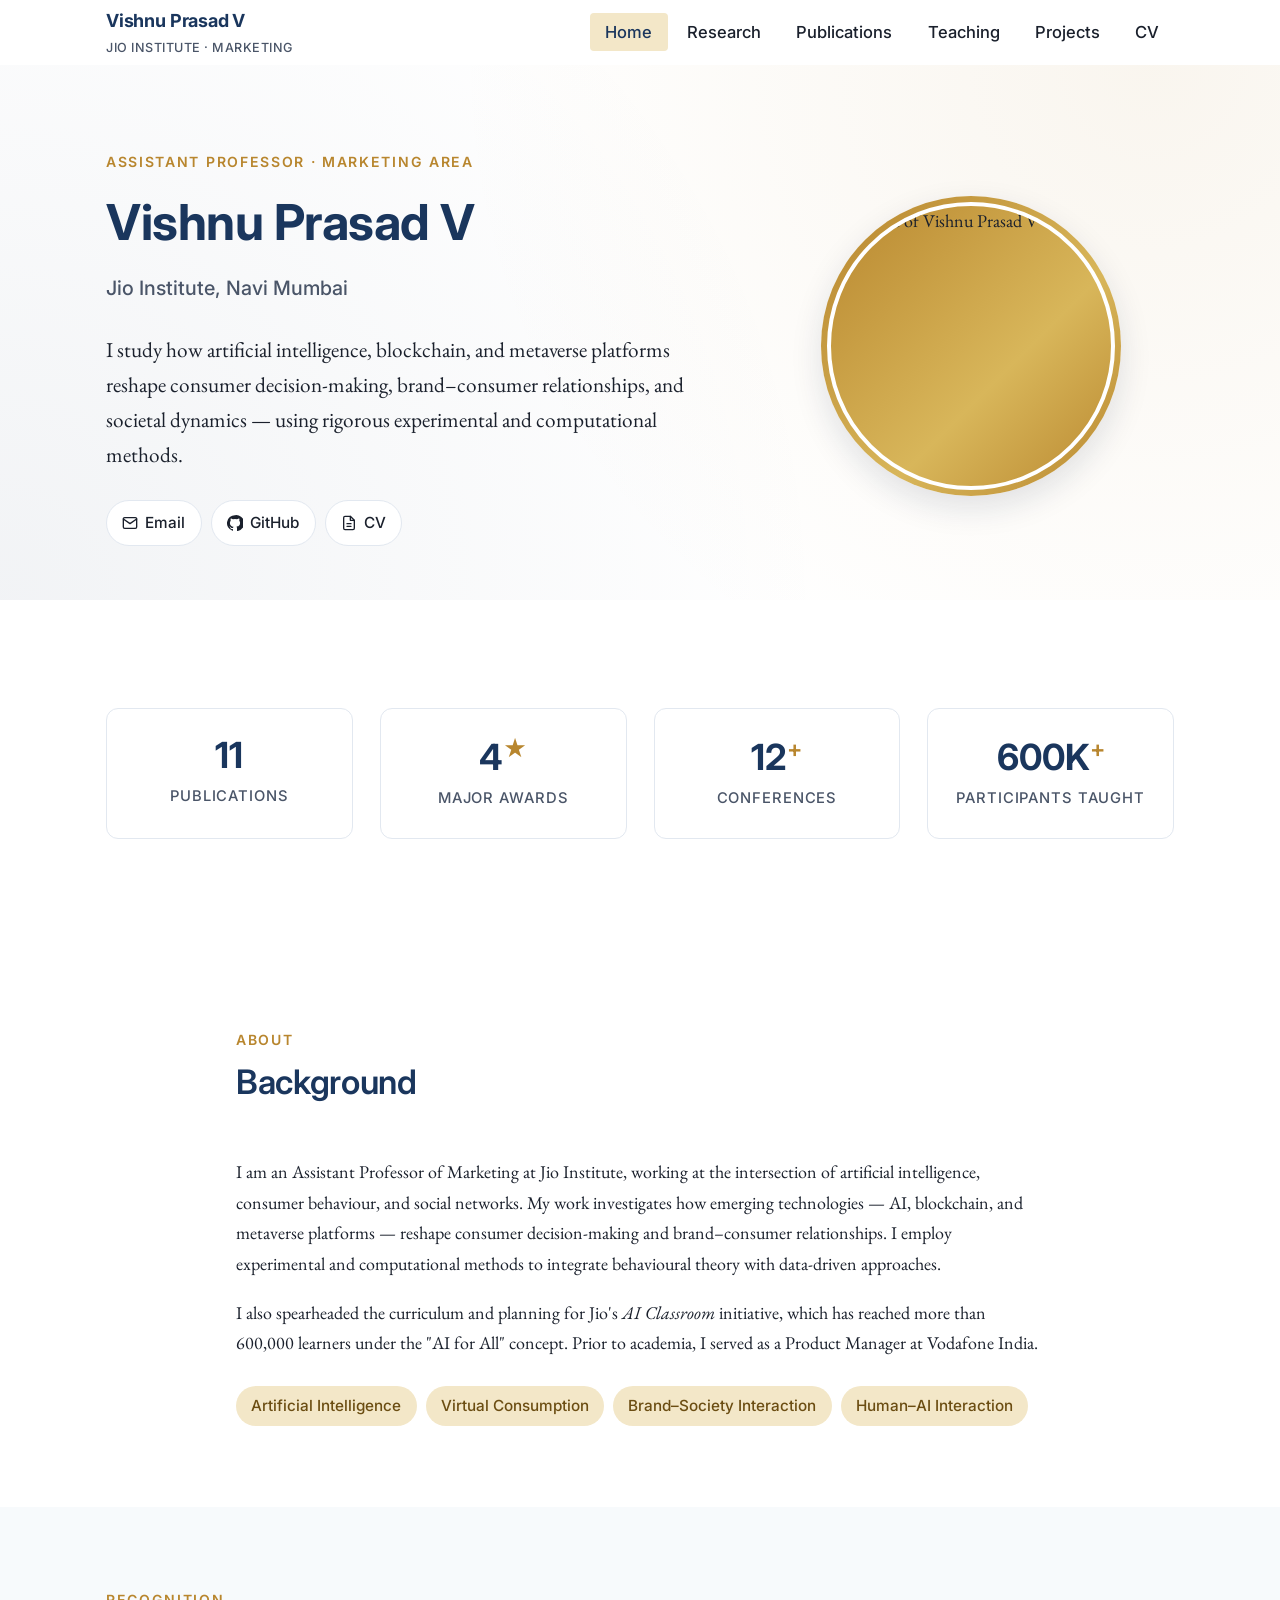
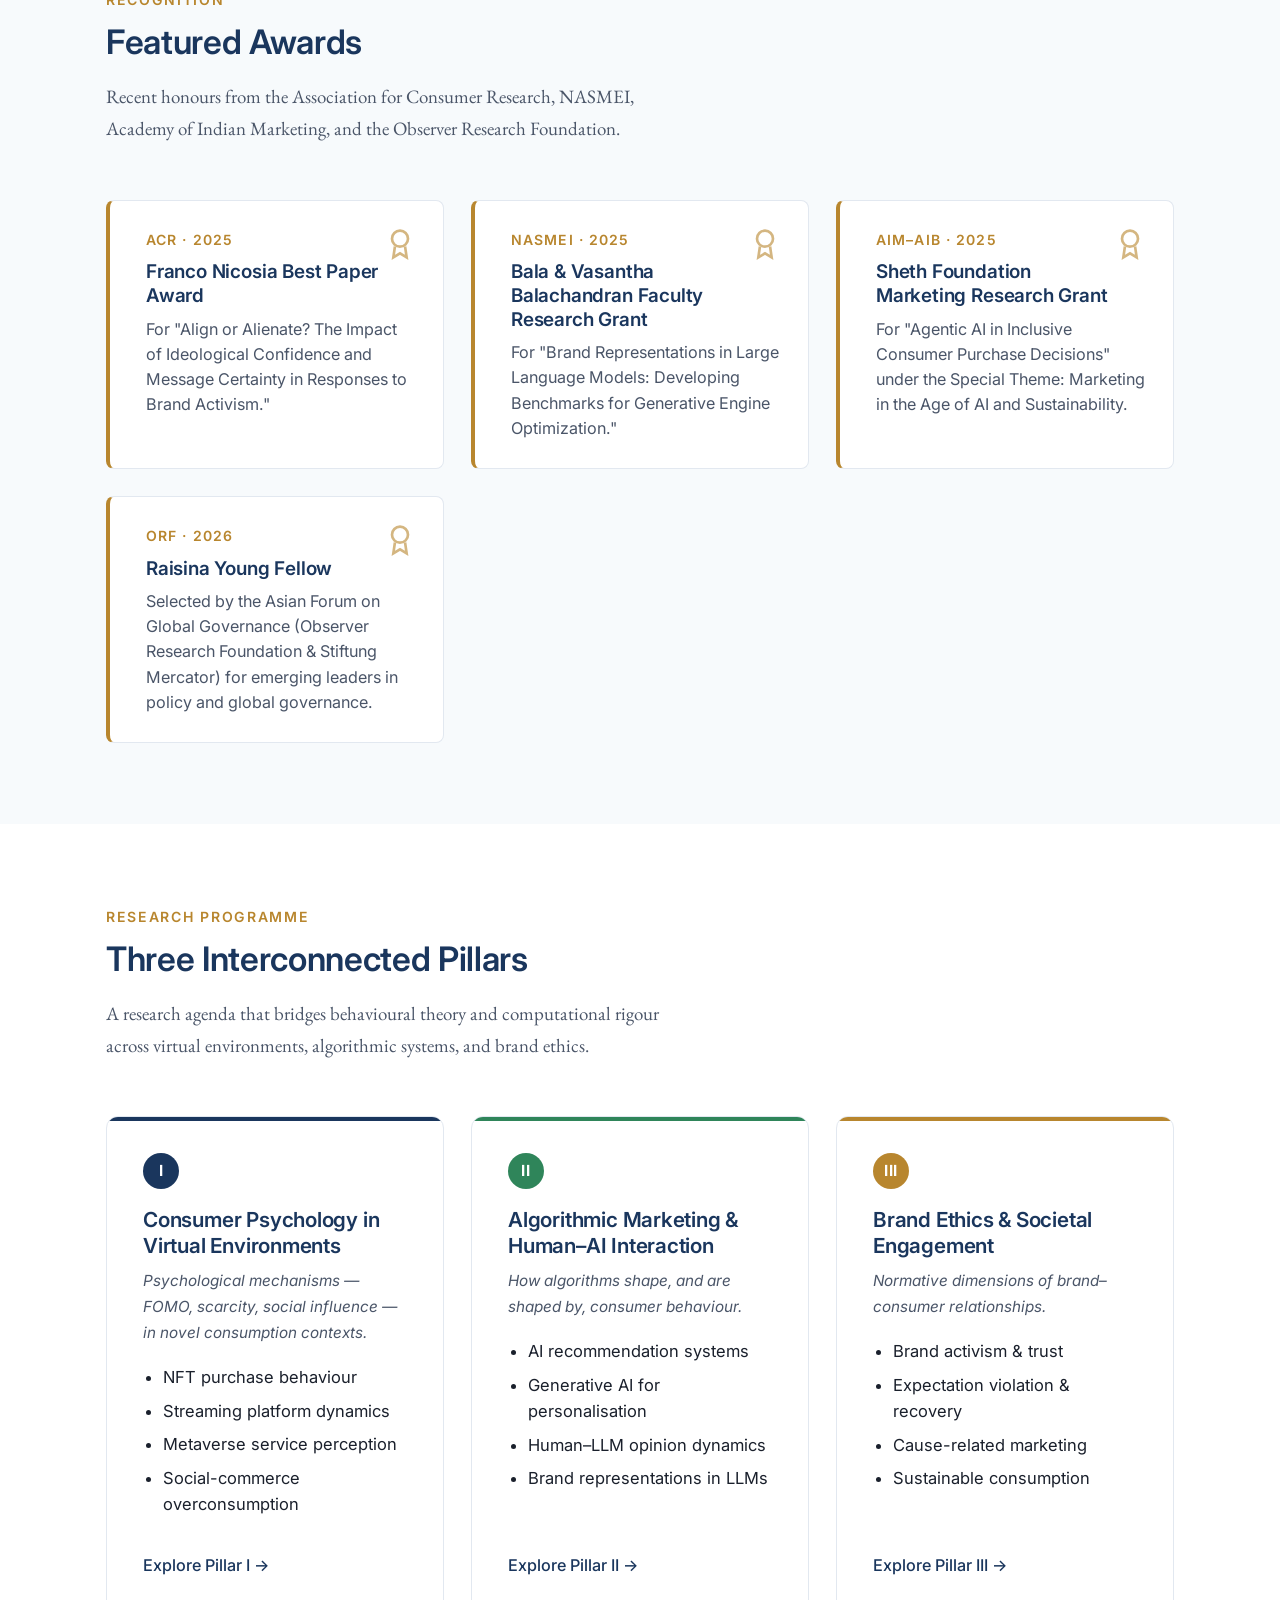
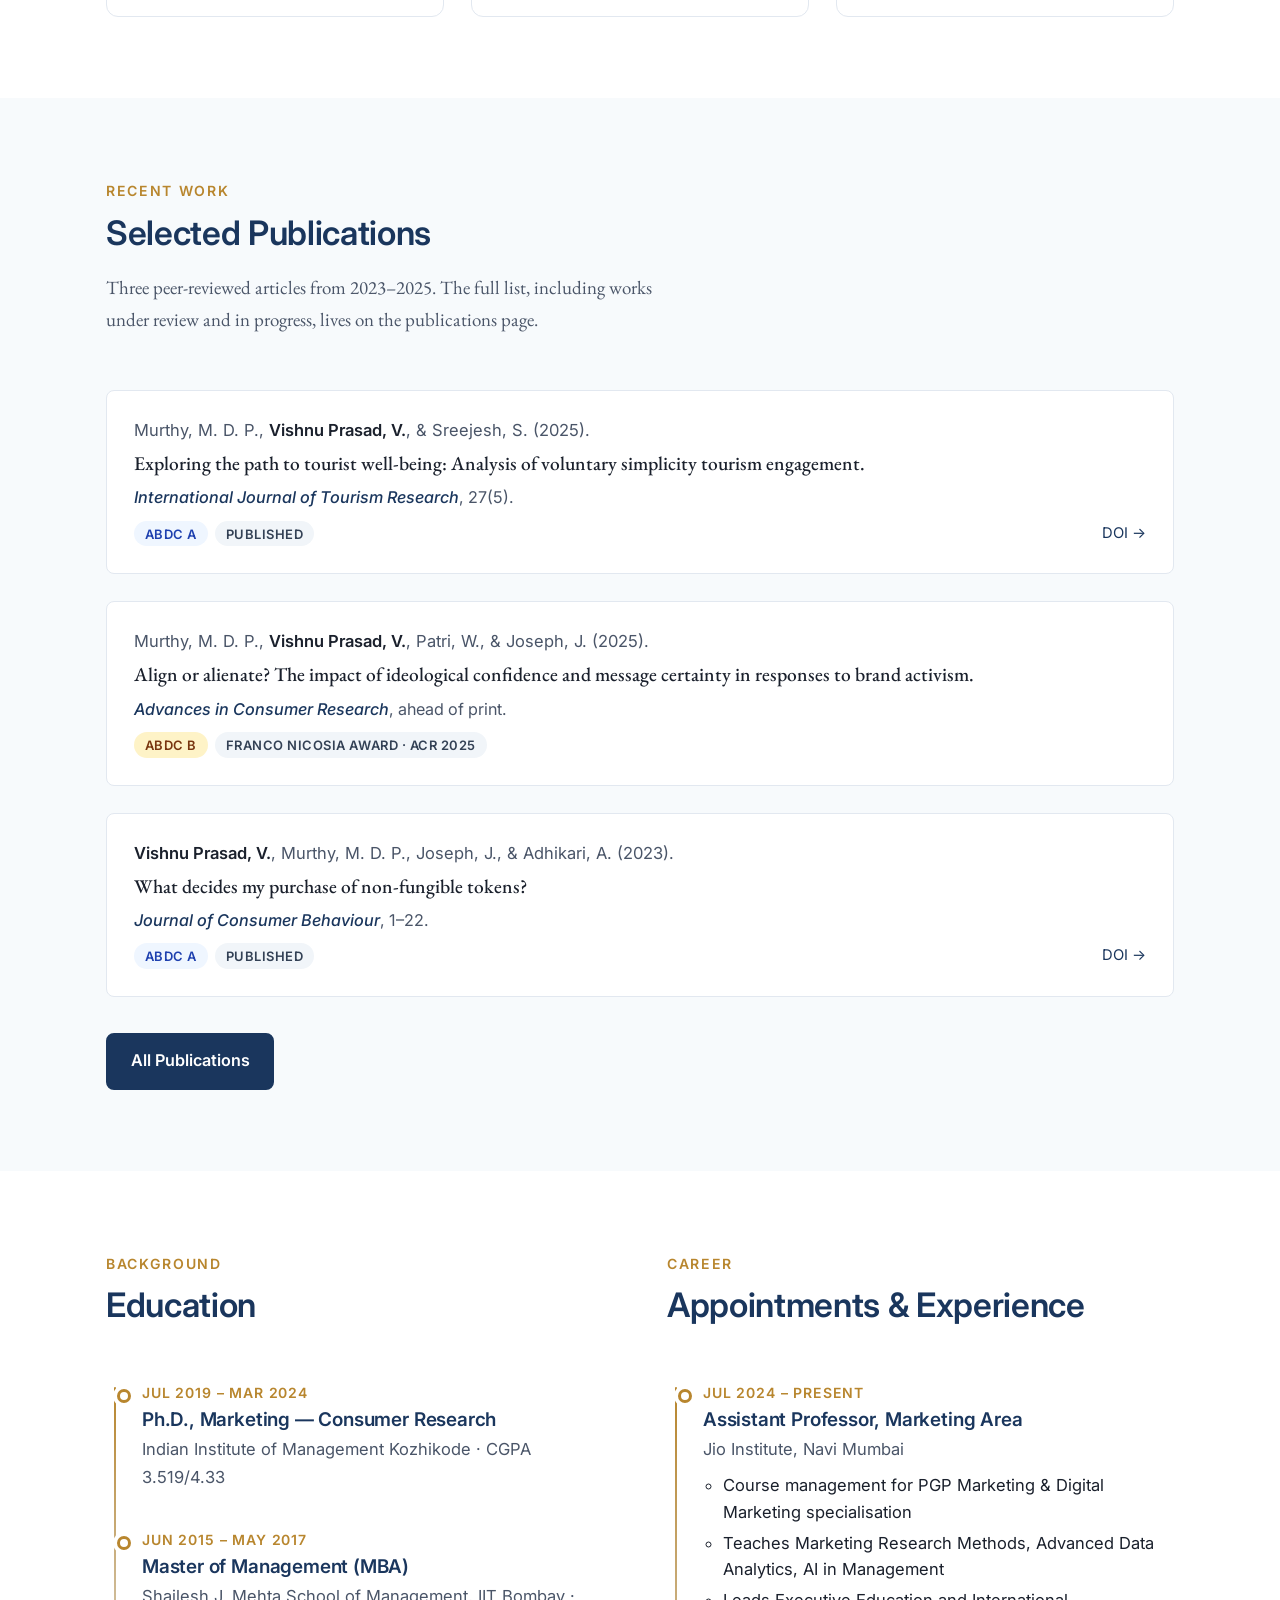
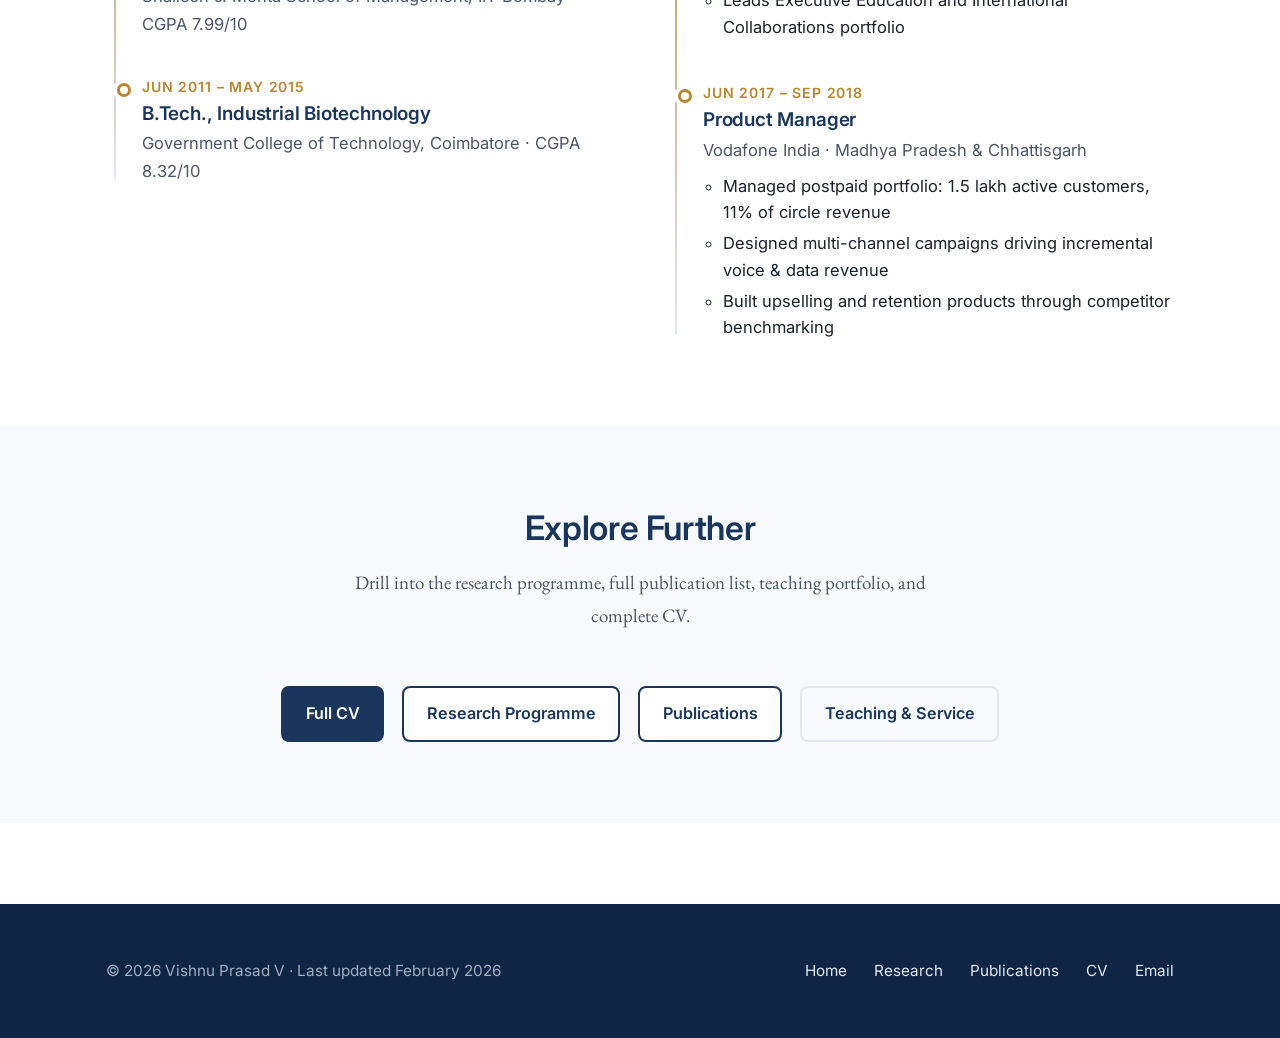
==== index.html @ f146f729 "Redesign site for updated CV: three pillars, new pages, design system Restructures the academic webs" ====
<!DOCTYPE html>
<html lang="en">
<head>
    <meta charset="UTF-8">
    <meta name="viewport" content="width=device-width, initial-scale=1.0">
    <title>Vishnu Prasad V — Assistant Professor of Marketing, Jio Institute</title>
    <meta name="description" content="Vishnu Prasad V — Assistant Professor of Marketing at Jio Institute. Research at the intersection of AI, consumer psychology, and brand ethics. Franco Nicosia Best Paper (ACR 2025), NASMEI &amp; Sheth Foundation grants, Raisina Young Fellow.">
    <meta property="og:title" content="Vishnu Prasad V — Assistant Professor of Marketing, Jio Institute">
    <meta property="og:description" content="Research at the intersection of AI, consumer psychology, and brand ethics.">
    <meta property="og:type" content="website">
    <link rel="icon" type="image/x-icon" href="favicon.ico">
    <link rel="preconnect" href="https://fonts.googleapis.com">
    <link rel="preconnect" href="https://fonts.gstatic.com" crossorigin>
    <link href="https://fonts.googleapis.com/css2?family=EB+Garamond:wght@400;500;600&family=Inter:wght@400;500;600;700&display=swap" rel="stylesheet">
    <link rel="stylesheet" href="styles.css">
</head>
<body>
    <a class="skip-link" href="#main">Skip to content</a>

    <header class="nav" role="banner">
        <div class="nav-inner">
            <a class="nav-brand" href="index.html">
                Vishnu Prasad V
                <small>Jio Institute · Marketing</small>
            </a>
            <button class="nav-toggle" type="button" aria-label="Toggle menu" aria-expanded="false">
                <svg viewBox="0 0 24 24" fill="none" stroke="currentColor" stroke-width="2" stroke-linecap="round" stroke-linejoin="round" aria-hidden="true"><line x1="3" y1="6" x2="21" y2="6"/><line x1="3" y1="12" x2="21" y2="12"/><line x1="3" y1="18" x2="21" y2="18"/></svg>
            </button>
            <ul class="nav-menu">
                <li><a href="index.html" aria-current="page">Home</a></li>
                <li><a href="research-programme.html">Research</a></li>
                <li><a href="publications.html">Publications</a></li>
                <li><a href="teaching-service.html">Teaching</a></li>
                <li><a href="working-projects.html">Projects</a></li>
                <li><a href="cv.html">CV</a></li>
            </ul>
        </div>
    </header>

    <main id="main">
        <section class="hero">
            <div class="container">
                <div class="hero-grid">
                    <div>
                        <span class="hero-eyebrow">Assistant Professor · Marketing Area</span>
                        <h1>Vishnu Prasad V</h1>
                        <p class="hero-title">Jio Institute, Navi Mumbai</p>
                        <p class="hero-lede">
                            I study how artificial intelligence, blockchain, and metaverse platforms reshape
                            consumer decision-making, brand–consumer relationships, and societal dynamics —
                            using rigorous experimental and computational methods.
                        </p>
                        <ul class="social-links">
                            <li><a class="social-link" href="mailto:Vishnu19.V@jioinstitute.edu.in">
                                <svg viewBox="0 0 24 24" fill="none" stroke="currentColor" stroke-width="2" stroke-linecap="round" stroke-linejoin="round" aria-hidden="true"><path d="M4 4h16c1.1 0 2 .9 2 2v12c0 1.1-.9 2-2 2H4c-1.1 0-2-.9-2-2V6c0-1.1.9-2 2-2z"/><polyline points="22,6 12,13 2,6"/></svg>
                                Email
                            </a></li>
                            <li><a class="social-link" href="https://github.com/viznuv" target="_blank" rel="noopener">
                                <svg viewBox="0 0 24 24" fill="currentColor" aria-hidden="true"><path d="M12 .3a12 12 0 0 0-3.8 23.4c.6.1.8-.3.8-.6v-2c-3.3.7-4-1.6-4-1.6-.5-1.4-1.3-1.7-1.3-1.7-1-.7.1-.7.1-.7 1.2.1 1.8 1.2 1.8 1.2 1.1 1.8 2.8 1.3 3.5 1 .1-.8.4-1.3.8-1.6-2.7-.3-5.5-1.3-5.5-6 0-1.3.5-2.4 1.2-3.2-.1-.4-.5-1.6.1-3.2 0 0 1-.3 3.3 1.2a11.5 11.5 0 0 1 6 0c2.3-1.5 3.3-1.2 3.3-1.2.6 1.6.2 2.8.1 3.2.8.8 1.2 1.9 1.2 3.2 0 4.6-2.8 5.6-5.5 5.9.5.4.9 1.2.9 2.4v3.5c0 .3.2.7.8.6A12 12 0 0 0 12 .3"/></svg>
                                GitHub
                            </a></li>
                            <li><a class="social-link" href="cv.html">
                                <svg viewBox="0 0 24 24" fill="none" stroke="currentColor" stroke-width="2" stroke-linecap="round" stroke-linejoin="round" aria-hidden="true"><path d="M14 2H6a2 2 0 0 0-2 2v16a2 2 0 0 0 2 2h12a2 2 0 0 0 2-2V8z"/><polyline points="14 2 14 8 20 8"/><line x1="9" y1="13" x2="15" y2="13"/><line x1="9" y1="17" x2="15" y2="17"/></svg>
                                CV
                            </a></li>
                        </ul>
                    </div>
                    <div class="hero-portrait">
                        <img src="profile.jpg" alt="Portrait of Vishnu Prasad V">
                    </div>
                </div>
            </div>
        </section>

        <section class="section section--tight" aria-label="Highlights">
            <div class="container">
                <div class="metrics-strip">
                    <div class="stat-card">
                        <div class="stat-value">11</div>
                        <span class="stat-label">Publications</span>
                    </div>
                    <div class="stat-card">
                        <div class="stat-value">4<sup>★</sup></div>
                        <span class="stat-label">Major Awards</span>
                    </div>
                    <div class="stat-card">
                        <div class="stat-value">12<sup>+</sup></div>
                        <span class="stat-label">Conferences</span>
                    </div>
                    <div class="stat-card">
                        <div class="stat-value">600K<sup>+</sup></div>
                        <span class="stat-label">Participants Taught</span>
                    </div>
                </div>
            </div>
        </section>

        <section id="about" class="section">
            <div class="container container--narrow">
                <div class="section-head">
                    <span class="section-eyebrow">About</span>
                    <h2>Background</h2>
                </div>
                <p>
                    I am an Assistant Professor of Marketing at Jio Institute, working at the intersection of
                    artificial intelligence, consumer behaviour, and social networks. My work investigates how
                    emerging technologies — AI, blockchain, and metaverse platforms — reshape consumer decision-making
                    and brand–consumer relationships. I employ experimental and computational methods to integrate
                    behavioural theory with data-driven approaches.
                </p>
                <p>
                    I also spearheaded the curriculum and planning for Jio's <em>AI Classroom</em> initiative,
                    which has reached more than 600,000 learners under the "AI for All" concept. Prior to academia,
                    I served as a Product Manager at Vodafone India.
                </p>
                <ul class="interest-row mt-md">
                    <li>Artificial Intelligence</li>
                    <li>Virtual Consumption</li>
                    <li>Brand–Society Interaction</li>
                    <li>Human–AI Interaction</li>
                </ul>
            </div>
        </section>

        <section id="awards" class="section section--alt">
            <div class="container">
                <div class="section-head">
                    <span class="section-eyebrow">Recognition</span>
                    <h2>Featured Awards</h2>
                    <p class="section-lede">Recent honours from the Association for Consumer Research, NASMEI,
                    Academy of Indian Marketing, and the Observer Research Foundation.</p>
                </div>
                <div class="award-grid">
                    <article class="award-card">
                        <svg class="award-icon" viewBox="0 0 24 24" fill="none" stroke="currentColor" stroke-width="2" aria-hidden="true"><circle cx="12" cy="8" r="6"/><polyline points="8.21 13.89 7 22 12 19 17 22 15.79 13.88"/></svg>
                        <span class="award-year">ACR · 2025</span>
                        <h3 class="award-title">Franco Nicosia Best Paper Award</h3>
                        <p class="award-body">For "Align or Alienate? The Impact of Ideological Confidence and
                        Message Certainty in Responses to Brand Activism."</p>
                    </article>
                    <article class="award-card">
                        <svg class="award-icon" viewBox="0 0 24 24" fill="none" stroke="currentColor" stroke-width="2" aria-hidden="true"><circle cx="12" cy="8" r="6"/><polyline points="8.21 13.89 7 22 12 19 17 22 15.79 13.88"/></svg>
                        <span class="award-year">NASMEI · 2025</span>
                        <h3 class="award-title">Bala &amp; Vasantha Balachandran Faculty Research Grant</h3>
                        <p class="award-body">For "Brand Representations in Large Language Models: Developing
                        Benchmarks for Generative Engine Optimization."</p>
                    </article>
                    <article class="award-card">
                        <svg class="award-icon" viewBox="0 0 24 24" fill="none" stroke="currentColor" stroke-width="2" aria-hidden="true"><circle cx="12" cy="8" r="6"/><polyline points="8.21 13.89 7 22 12 19 17 22 15.79 13.88"/></svg>
                        <span class="award-year">AIM–AIB · 2025</span>
                        <h3 class="award-title">Sheth Foundation Marketing Research Grant</h3>
                        <p class="award-body">For "Agentic AI in Inclusive Consumer Purchase Decisions" under the
                        Special Theme: Marketing in the Age of AI and Sustainability.</p>
                    </article>
                    <article class="award-card">
                        <svg class="award-icon" viewBox="0 0 24 24" fill="none" stroke="currentColor" stroke-width="2" aria-hidden="true"><circle cx="12" cy="8" r="6"/><polyline points="8.21 13.89 7 22 12 19 17 22 15.79 13.88"/></svg>
                        <span class="award-year">ORF · 2026</span>
                        <h3 class="award-title">Raisina Young Fellow</h3>
                        <p class="award-body">Selected by the Asian Forum on Global Governance (Observer Research
                        Foundation &amp; Stiftung Mercator) for emerging leaders in policy and global governance.</p>
                    </article>
                </div>
            </div>
        </section>

        <section id="research" class="section">
            <div class="container">
                <div class="section-head">
                    <span class="section-eyebrow">Research Programme</span>
                    <h2>Three Interconnected Pillars</h2>
                    <p class="section-lede">A research agenda that bridges behavioural theory and computational
                    rigour across virtual environments, algorithmic systems, and brand ethics.</p>
                </div>
                <div class="pillar-grid">
                    <article class="pillar-card pillar-i">
                        <span class="pillar-num">I</span>
                        <h3>Consumer Psychology in Virtual Environments</h3>
                        <p class="pillar-focus">Psychological mechanisms — FOMO, scarcity, social influence — in novel consumption contexts.</p>
                        <ul>
                            <li>NFT purchase behaviour</li>
                            <li>Streaming platform dynamics</li>
                            <li>Metaverse service perception</li>
                            <li>Social-commerce overconsumption</li>
                        </ul>
                        <a class="read-more" href="research-programme.html#pillar-i">Explore Pillar I →</a>
                    </article>
                    <article class="pillar-card pillar-ii">
                        <span class="pillar-num">II</span>
                        <h3>Algorithmic Marketing &amp; Human–AI Interaction</h3>
                        <p class="pillar-focus">How algorithms shape, and are shaped by, consumer behaviour.</p>
                        <ul>
                            <li>AI recommendation systems</li>
                            <li>Generative AI for personalisation</li>
                            <li>Human–LLM opinion dynamics</li>
                            <li>Brand representations in LLMs</li>
                        </ul>
                        <a class="read-more" href="research-programme.html#pillar-ii">Explore Pillar II →</a>
                    </article>
                    <article class="pillar-card pillar-iii">
                        <span class="pillar-num">III</span>
                        <h3>Brand Ethics &amp; Societal Engagement</h3>
                        <p class="pillar-focus">Normative dimensions of brand–consumer relationships.</p>
                        <ul>
                            <li>Brand activism &amp; trust</li>
                            <li>Expectation violation &amp; recovery</li>
                            <li>Cause-related marketing</li>
                            <li>Sustainable consumption</li>
                        </ul>
                        <a class="read-more" href="research-programme.html#pillar-iii">Explore Pillar III →</a>
                    </article>
                </div>
            </div>
        </section>

        <section id="selected-publications" class="section section--alt">
            <div class="container">
                <div class="section-head">
                    <span class="section-eyebrow">Recent Work</span>
                    <h2>Selected Publications</h2>
                    <p class="section-lede">Three peer-reviewed articles from 2023–2025. The full list, including
                    works under review and in progress, lives on the publications page.</p>
                </div>
                <ul class="pub-list">
                    <li class="pub-card">
                        <p class="pub-authors">
                            Murthy, M. D. P., <strong>Vishnu Prasad, V.</strong>, &amp; Sreejesh, S. (2025).
                        </p>
                        <p class="pub-title">Exploring the path to tourist well-being: Analysis of voluntary simplicity tourism engagement.</p>
                        <p class="pub-venue"><em>International Journal of Tourism Research</em>, 27(5).</p>
                        <div class="pub-meta">
                            <span class="chip chip-a">ABDC A</span>
                            <span class="chip chip-status">Published</span>
                            <a class="pub-link" href="https://doi.org/10.1002/jtr.70113" target="_blank" rel="noopener">DOI →</a>
                        </div>
                    </li>
                    <li class="pub-card">
                        <p class="pub-authors">
                            Murthy, M. D. P., <strong>Vishnu Prasad, V.</strong>, Patri, W., &amp; Joseph, J. (2025).
                        </p>
                        <p class="pub-title">Align or alienate? The impact of ideological confidence and message certainty in responses to brand activism.</p>
                        <p class="pub-venue"><em>Advances in Consumer Research</em>, ahead of print.</p>
                        <div class="pub-meta">
                            <span class="chip chip-b">ABDC B</span>
                            <span class="chip chip-status">Franco Nicosia Award · ACR 2025</span>
                        </div>
                    </li>
                    <li class="pub-card">
                        <p class="pub-authors">
                            <strong>Vishnu Prasad, V.</strong>, Murthy, M. D. P., Joseph, J., &amp; Adhikari, A. (2023).
                        </p>
                        <p class="pub-title">What decides my purchase of non-fungible tokens?</p>
                        <p class="pub-venue"><em>Journal of Consumer Behaviour</em>, 1–22.</p>
                        <div class="pub-meta">
                            <span class="chip chip-a">ABDC A</span>
                            <span class="chip chip-status">Published</span>
                            <a class="pub-link" href="https://doi.org/10.1002/cb.2221" target="_blank" rel="noopener">DOI →</a>
                        </div>
                    </li>
                </ul>
                <div class="btn-group mt-lg">
                    <a class="btn btn-primary" href="publications.html">All Publications</a>
                </div>
            </div>
        </section>

        <section id="education" class="section">
            <div class="container">
                <div class="two-col">
                    <div>
                        <div class="section-head">
                            <span class="section-eyebrow">Background</span>
                            <h2>Education</h2>
                        </div>
                        <ol class="timeline">
                            <li class="timeline-item">
                                <p class="timeline-date">Jul 2019 – Mar 2024</p>
                                <h3 class="timeline-title">Ph.D., Marketing — Consumer Research</h3>
                                <p class="timeline-org">Indian Institute of Management Kozhikode · CGPA 3.519/4.33</p>
                            </li>
                            <li class="timeline-item">
                                <p class="timeline-date">Jun 2015 – May 2017</p>
                                <h3 class="timeline-title">Master of Management (MBA)</h3>
                                <p class="timeline-org">Shailesh J. Mehta School of Management, IIT Bombay · CGPA 7.99/10</p>
                            </li>
                            <li class="timeline-item">
                                <p class="timeline-date">Jun 2011 – May 2015</p>
                                <h3 class="timeline-title">B.Tech., Industrial Biotechnology</h3>
                                <p class="timeline-org">Government College of Technology, Coimbatore · CGPA 8.32/10</p>
                            </li>
                        </ol>
                    </div>
                    <div>
                        <div class="section-head">
                            <span class="section-eyebrow">Career</span>
                            <h2>Appointments &amp; Experience</h2>
                        </div>
                        <ol class="timeline">
                            <li class="timeline-item">
                                <p class="timeline-date">Jul 2024 – Present</p>
                                <h3 class="timeline-title">Assistant Professor, Marketing Area</h3>
                                <p class="timeline-org">Jio Institute, Navi Mumbai</p>
                                <div class="timeline-body">
                                    <ul>
                                        <li>Course management for PGP Marketing &amp; Digital Marketing specialisation</li>
                                        <li>Teaches Marketing Research Methods, Advanced Data Analytics, AI in Management</li>
                                        <li>Leads Executive Education and International Collaborations portfolio</li>
                                    </ul>
                                </div>
                            </li>
                            <li class="timeline-item">
                                <p class="timeline-date">Jun 2017 – Sep 2018</p>
                                <h3 class="timeline-title">Product Manager</h3>
                                <p class="timeline-org">Vodafone India · Madhya Pradesh &amp; Chhattisgarh</p>
                                <div class="timeline-body">
                                    <ul>
                                        <li>Managed postpaid portfolio: 1.5 lakh active customers, 11% of circle revenue</li>
                                        <li>Designed multi-channel campaigns driving incremental voice &amp; data revenue</li>
                                        <li>Built upselling and retention products through competitor benchmarking</li>
                                    </ul>
                                </div>
                            </li>
                        </ol>
                    </div>
                </div>
            </div>
        </section>

        <section class="section section--alt">
            <div class="container text-center">
                <div class="section-head" style="margin-left:auto;margin-right:auto;">
                    <h2>Explore Further</h2>
                    <p class="section-lede" style="margin-left:auto;margin-right:auto;">Drill into the research
                    programme, full publication list, teaching portfolio, and complete CV.</p>
                </div>
                <div class="btn-group" style="justify-content:center;">
                    <a class="btn btn-primary" href="cv.html">Full CV</a>
                    <a class="btn btn-secondary" href="research-programme.html">Research Programme</a>
                    <a class="btn btn-secondary" href="publications.html">Publications</a>
                    <a class="btn btn-ghost" href="teaching-service.html">Teaching &amp; Service</a>
                </div>
            </div>
        </section>
    </main>

    <footer class="site-footer">
        <div class="container">
            <p>&copy; <span data-year>2026</span> Vishnu Prasad V · Last updated February 2026</p>
            <ul class="footer-nav">
                <li><a href="index.html">Home</a></li>
                <li><a href="research-programme.html">Research</a></li>
                <li><a href="publications.html">Publications</a></li>
                <li><a href="cv.html">CV</a></li>
                <li><a href="mailto:Vishnu19.V@jioinstitute.edu.in">Email</a></li>
            </ul>
        </div>
    </footer>

    <script src="script.js"></script>
</body>
</html>
---- styles.css ----
/* Dr. Vishnu Prasad V — Academic Website
   Design system: tokens, components, utilities, print
   ===================================================== */

:root {
    --color-primary: #1a365d;
    --color-primary-dark: #0f2544;
    --color-primary-light: #2c5282;
    --color-accent: #b8862e;
    --color-accent-light: #f3e7c8;
    --color-success: #2f855a;
    --color-text: #1a202c;
    --color-muted: #4a5568;
    --color-subtle: #718096;
    --color-surface: #ffffff;
    --color-surface-alt: #f7fafc;
    --color-surface-elev: #ffffff;
    --color-border: #e2e8f0;
    --color-border-strong: #cbd5e0;

    --chip-a-star-bg: #ecfdf5;
    --chip-a-star-fg: #065f46;
    --chip-a-bg: #eff6ff;
    --chip-a-fg: #1e40af;
    --chip-b-bg: #fef3c7;
    --chip-b-fg: #78350f;
    --chip-ft50-bg: #faf5ff;
    --chip-ft50-fg: #6b21a8;
    --chip-status-bg: #f1f5f9;
    --chip-status-fg: #334155;

    --font-serif: 'EB Garamond', Georgia, 'Times New Roman', serif;
    --font-sans: 'Inter', -apple-system, BlinkMacSystemFont, 'Segoe UI', sans-serif;

    --space-xs: 0.5rem;
    --space-sm: 1rem;
    --space-md: 1.5rem;
    --space-lg: 2rem;
    --space-xl: 3rem;
    --space-2xl: 4.5rem;

    --radius-sm: 4px;
    --radius-md: 8px;
    --radius-lg: 12px;
    --radius-pill: 999px;

    --shadow-sm: 0 1px 2px rgba(15, 37, 68, 0.06);
    --shadow-md: 0 4px 14px rgba(15, 37, 68, 0.08);
    --shadow-lg: 0 12px 32px rgba(15, 37, 68, 0.12);

    --container-max: 1140px;
    --content-max: 760px;
    --transition: 200ms ease;
    --nav-height: 64px;
}

/* Reset */
*, *::before, *::after { box-sizing: border-box; }
* { margin: 0; padding: 0; }

html {
    font-size: 18px;
    scroll-behavior: smooth;
    scroll-padding-top: calc(var(--nav-height) + 12px);
}

body {
    font-family: var(--font-serif);
    color: var(--color-text);
    background: var(--color-surface);
    line-height: 1.7;
    -webkit-font-smoothing: antialiased;
    -moz-osx-font-smoothing: grayscale;
    text-rendering: optimizeLegibility;
}

img { max-width: 100%; height: auto; display: block; }

@media (prefers-reduced-motion: reduce) {
    *, *::before, *::after {
        animation-duration: 0.01ms !important;
        transition-duration: 0.01ms !important;
        scroll-behavior: auto !important;
    }
}

/* Typography */
h1, h2, h3, h4, h5, h6 {
    font-family: var(--font-sans);
    color: var(--color-primary);
    line-height: 1.25;
    font-weight: 600;
    letter-spacing: -0.01em;
}
h1 { font-size: clamp(2rem, 4vw, 2.75rem); font-weight: 700; }
h2 { font-size: clamp(1.5rem, 3vw, 1.875rem); margin-bottom: var(--space-md); }
h3 { font-size: 1.25rem; margin-bottom: var(--space-xs); }
h4 { font-size: 1.05rem; }

p { margin-bottom: var(--space-sm); }
p:last-child { margin-bottom: 0; }

a { color: var(--color-primary); text-decoration: none; transition: color var(--transition); }
a:hover { color: var(--color-accent); text-decoration: underline; }
a:focus-visible {
    outline: 3px solid var(--color-accent);
    outline-offset: 2px;
    border-radius: 2px;
}

ul, ol { padding-left: 1.25rem; }

/* Layout */
.container {
    max-width: var(--container-max);
    margin: 0 auto;
    padding: 0 var(--space-lg);
}
.container--narrow { max-width: 880px; }

@media (max-width: 768px) {
    .container { padding: 0 var(--space-md); }
}

/* Skip link */
.skip-link {
    position: absolute;
    left: -9999px;
    top: 0;
    background: var(--color-primary);
    color: #fff;
    padding: 0.5rem 1rem;
    z-index: 1000;
    font-family: var(--font-sans);
    font-weight: 600;
    border-radius: 0 0 var(--radius-md) 0;
}
.skip-link:focus {
    left: 0;
    text-decoration: none;
    color: #fff;
}

/* Sticky nav */
.nav {
    position: sticky;
    top: 0;
    z-index: 50;
    background: rgba(255, 255, 255, 0.85);
    backdrop-filter: saturate(180%) blur(10px);
    -webkit-backdrop-filter: saturate(180%) blur(10px);
    border-bottom: 1px solid transparent;
    transition: border-color var(--transition), box-shadow var(--transition);
}
.nav.is-scrolled {
    border-bottom-color: var(--color-border);
    box-shadow: var(--shadow-sm);
}
.nav-inner {
    max-width: var(--container-max);
    margin: 0 auto;
    padding: 0 var(--space-lg);
    height: var(--nav-height);
    display: flex;
    align-items: center;
    justify-content: space-between;
    gap: var(--space-md);
}
.nav-brand {
    font-family: var(--font-sans);
    font-weight: 700;
    font-size: 1rem;
    color: var(--color-primary);
    letter-spacing: -0.01em;
    text-decoration: none;
}
.nav-brand small {
    display: block;
    font-weight: 500;
    font-size: 0.7rem;
    color: var(--color-muted);
    letter-spacing: 0.04em;
    text-transform: uppercase;
}
.nav-menu {
    display: flex;
    align-items: center;
    gap: 0.25rem;
    font-family: var(--font-sans);
    font-size: 0.92rem;
    font-weight: 500;
    list-style: none;
    padding: 0;
}
.nav-menu a {
    color: var(--color-text);
    padding: 0.5rem 0.85rem;
    border-radius: var(--radius-sm);
    text-decoration: none;
    transition: color var(--transition), background var(--transition);
}
.nav-menu a:hover {
    color: var(--color-primary);
    background: var(--color-surface-alt);
    text-decoration: none;
}
.nav-menu a.is-active,
.nav-menu a[aria-current="page"] {
    color: var(--color-primary);
    background: var(--color-accent-light);
}
.nav-toggle {
    display: none;
    border: 1px solid var(--color-border);
    background: var(--color-surface);
    color: var(--color-primary);
    width: 40px;
    height: 40px;
    border-radius: var(--radius-sm);
    cursor: pointer;
    align-items: center;
    justify-content: center;
}
.nav-toggle svg { width: 22px; height: 22px; }

@media (max-width: 880px) {
    .nav-toggle { display: inline-flex; }
    .nav-menu {
        position: absolute;
        top: var(--nav-height);
        left: 0;
        right: 0;
        flex-direction: column;
        align-items: stretch;
        gap: 0;
        background: var(--color-surface);
        border-bottom: 1px solid var(--color-border);
        box-shadow: var(--shadow-md);
        padding: var(--space-sm);
        max-height: 0;
        overflow: hidden;
        transition: max-height 250ms ease, padding 250ms ease;
    }
    .nav-menu.is-open {
        max-height: 600px;
        padding: var(--space-sm);
    }
    .nav-menu a {
        padding: 0.75rem 1rem;
        border-radius: var(--radius-sm);
    }
}

/* Hero */
.hero {
    padding: var(--space-2xl) 0 var(--space-xl);
    background:
        radial-gradient(circle at 90% 0%, rgba(184, 134, 46, 0.08), transparent 55%),
        radial-gradient(circle at 0% 100%, rgba(26, 54, 93, 0.06), transparent 60%),
        var(--color-surface);
}
.hero-grid {
    display: grid;
    grid-template-columns: 1.5fr 1fr;
    gap: var(--space-xl);
    align-items: center;
}
.hero-eyebrow {
    display: inline-block;
    font-family: var(--font-sans);
    font-size: 0.78rem;
    font-weight: 600;
    text-transform: uppercase;
    letter-spacing: 0.12em;
    color: var(--color-accent);
    margin-bottom: var(--space-sm);
}
.hero h1 {
    margin-bottom: var(--space-sm);
}
.hero-title {
    font-family: var(--font-sans);
    font-size: 1.1rem;
    font-weight: 500;
    color: var(--color-muted);
    margin-bottom: var(--space-md);
}
.hero-lede {
    font-size: 1.18rem;
    line-height: 1.65;
    color: var(--color-text);
    margin-bottom: var(--space-md);
}
.hero-portrait {
    justify-self: center;
    position: relative;
    width: clamp(220px, 28vw, 300px);
    aspect-ratio: 1;
    border-radius: 50%;
    padding: 6px;
    background: linear-gradient(135deg, var(--color-accent), #d8b65a 60%, var(--color-accent));
    box-shadow: var(--shadow-lg);
}
.hero-portrait img {
    width: 100%;
    height: 100%;
    object-fit: cover;
    border-radius: 50%;
    border: 4px solid var(--color-surface);
}

@media (max-width: 880px) {
    .hero-grid {
        grid-template-columns: 1fr;
        text-align: center;
    }
    .hero-portrait { order: -1; }
    .social-links { justify-content: center; }
}

/* Social/contact links */
.social-links {
    display: flex;
    flex-wrap: wrap;
    gap: 0.5rem;
    list-style: none;
    padding: 0;
    margin: var(--space-md) 0 0;
}
.social-link {
    display: inline-flex;
    align-items: center;
    gap: 0.4rem;
    padding: 0.5rem 0.85rem;
    background: var(--color-surface);
    border: 1px solid var(--color-border);
    border-radius: var(--radius-pill);
    font-family: var(--font-sans);
    font-size: 0.85rem;
    font-weight: 500;
    color: var(--color-text);
    text-decoration: none;
    transition: all var(--transition);
}
.social-link:hover {
    border-color: var(--color-accent);
    color: var(--color-primary);
    background: #fff;
    text-decoration: none;
    transform: translateY(-1px);
    box-shadow: var(--shadow-sm);
}
.social-link svg { width: 16px; height: 16px; flex-shrink: 0; }

/* Buttons */
.btn {
    display: inline-flex;
    align-items: center;
    gap: 0.5rem;
    padding: 0.7rem 1.25rem;
    font-family: var(--font-sans);
    font-weight: 600;
    font-size: 0.9rem;
    border-radius: var(--radius-md);
    border: 2px solid transparent;
    cursor: pointer;
    text-decoration: none;
    transition: all var(--transition);
}
.btn-primary {
    background: var(--color-primary);
    color: #fff;
    border-color: var(--color-primary);
}
.btn-primary:hover {
    background: var(--color-primary-dark);
    color: #fff;
    text-decoration: none;
    transform: translateY(-1px);
    box-shadow: var(--shadow-md);
}
.btn-secondary {
    background: var(--color-surface);
    color: var(--color-primary);
    border-color: var(--color-primary);
}
.btn-secondary:hover {
    background: var(--color-primary);
    color: #fff;
    text-decoration: none;
}
.btn-ghost {
    background: transparent;
    color: var(--color-primary);
    border-color: var(--color-border);
}
.btn-ghost:hover {
    background: var(--color-surface-alt);
    text-decoration: none;
}
.btn-group {
    display: flex;
    flex-wrap: wrap;
    gap: var(--space-sm);
}

/* Sections */
.section {
    padding: var(--space-2xl) 0;
}
.section--alt { background: var(--color-surface-alt); }
.section--tight { padding: var(--space-xl) 0; }

.section-head {
    margin-bottom: var(--space-xl);
    max-width: var(--content-max);
}
.section-eyebrow {
    display: block;
    font-family: var(--font-sans);
    font-size: 0.78rem;
    font-weight: 600;
    text-transform: uppercase;
    letter-spacing: 0.12em;
    color: var(--color-accent);
    margin-bottom: var(--space-xs);
}
.section-head h2 {
    margin-bottom: var(--space-sm);
}
.section-lede {
    font-size: 1.05rem;
    color: var(--color-muted);
    max-width: 65ch;
}

/* Page header (sub-pages) */
.page-header {
    background: linear-gradient(180deg, var(--color-surface-alt), var(--color-surface));
    padding: var(--space-2xl) 0 var(--space-xl);
    border-bottom: 1px solid var(--color-border);
}
.page-header h1 { margin-bottom: var(--space-sm); }
.page-header .section-lede { font-size: 1.1rem; }

/* Metrics strip */
.metrics-strip {
    display: grid;
    grid-template-columns: repeat(4, 1fr);
    gap: var(--space-md);
    margin: var(--space-xl) 0;
}
@media (max-width: 768px) {
    .metrics-strip { grid-template-columns: repeat(2, 1fr); }
}
.stat-card {
    background: var(--color-surface);
    border: 1px solid var(--color-border);
    border-radius: var(--radius-lg);
    padding: var(--space-md);
    text-align: center;
    transition: transform var(--transition), box-shadow var(--transition), border-color var(--transition);
}
.stat-card:hover {
    transform: translateY(-3px);
    box-shadow: var(--shadow-md);
    border-color: var(--color-accent);
}
.stat-value {
    font-family: var(--font-sans);
    font-size: 2rem;
    font-weight: 700;
    color: var(--color-primary);
    line-height: 1.1;
}
.stat-value sup {
    font-size: 0.65em;
    color: var(--color-accent);
    font-weight: 600;
}
.stat-label {
    display: block;
    margin-top: var(--space-xs);
    font-family: var(--font-sans);
    font-size: 0.82rem;
    font-weight: 500;
    color: var(--color-muted);
    text-transform: uppercase;
    letter-spacing: 0.06em;
}

/* Award grid */
.award-grid {
    display: grid;
    grid-template-columns: repeat(auto-fit, minmax(260px, 1fr));
    gap: var(--space-md);
}
.award-card {
    position: relative;
    background: var(--color-surface);
    border: 1px solid var(--color-border);
    border-left: 4px solid var(--color-accent);
    border-radius: var(--radius-md);
    padding: var(--space-md) var(--space-md) var(--space-md) var(--space-lg);
    transition: transform var(--transition), box-shadow var(--transition);
}
.award-card:hover {
    transform: translateY(-2px);
    box-shadow: var(--shadow-md);
}
.award-icon {
    position: absolute;
    top: var(--space-md);
    right: var(--space-md);
    width: 32px;
    height: 32px;
    color: var(--color-accent);
    opacity: 0.6;
}
.award-year {
    display: block;
    font-family: var(--font-sans);
    font-size: 0.78rem;
    font-weight: 600;
    color: var(--color-accent);
    text-transform: uppercase;
    letter-spacing: 0.08em;
    margin-bottom: var(--space-xs);
}
.award-title {
    font-family: var(--font-sans);
    font-size: 1.05rem;
    font-weight: 600;
    color: var(--color-primary);
    margin-bottom: var(--space-xs);
    padding-right: 32px;
}
.award-body {
    font-family: var(--font-sans);
    font-size: 0.9rem;
    color: var(--color-muted);
    line-height: 1.55;
}

/* Pillar cards */
.pillar-grid {
    display: grid;
    grid-template-columns: repeat(auto-fit, minmax(280px, 1fr));
    gap: var(--space-md);
}
.pillar-card {
    position: relative;
    background: var(--color-surface);
    border: 1px solid var(--color-border);
    border-radius: var(--radius-lg);
    padding: var(--space-lg);
    overflow: hidden;
    transition: transform var(--transition), box-shadow var(--transition);
    display: flex;
    flex-direction: column;
}
.pillar-card::before {
    content: '';
    position: absolute;
    top: 0; left: 0; right: 0;
    height: 4px;
    background: var(--pillar-color, var(--color-primary));
}
.pillar-card:hover {
    transform: translateY(-4px);
    box-shadow: var(--shadow-md);
}
.pillar-card.pillar-i  { --pillar-color: #1a365d; }
.pillar-card.pillar-ii { --pillar-color: #2f855a; }
.pillar-card.pillar-iii{ --pillar-color: #b8862e; }

.pillar-num {
    display: inline-flex;
    align-items: center;
    justify-content: center;
    width: 36px;
    height: 36px;
    border-radius: 50%;
    background: var(--pillar-color, var(--color-primary));
    color: #fff;
    font-family: var(--font-sans);
    font-weight: 700;
    font-size: 0.85rem;
    margin-bottom: var(--space-sm);
    letter-spacing: 0.05em;
}
.pillar-card h3 {
    margin-bottom: var(--space-xs);
    font-size: 1.15rem;
}
.pillar-focus {
    font-family: var(--font-sans);
    font-size: 0.85rem;
    color: var(--color-muted);
    font-style: italic;
    margin-bottom: var(--space-sm);
}
.pillar-card ul {
    font-family: var(--font-sans);
    font-size: 0.92rem;
    line-height: 1.6;
    margin-bottom: var(--space-md);
    padding-left: 1.1rem;
}
.pillar-card ul li { margin-bottom: 0.4rem; }
.pillar-card .read-more { margin-top: auto; }

.read-more {
    font-family: var(--font-sans);
    font-weight: 500;
    font-size: 0.9rem;
    color: var(--color-primary);
    display: inline-flex;
    align-items: center;
    gap: 0.3rem;
}
.read-more:hover { color: var(--color-accent); text-decoration: none; }

/* Chips (ABDC ratings, status) */
.chip {
    display: inline-flex;
    align-items: center;
    gap: 0.3rem;
    padding: 0.2rem 0.6rem;
    font-family: var(--font-sans);
    font-size: 0.72rem;
    font-weight: 600;
    border-radius: var(--radius-pill);
    letter-spacing: 0.04em;
    text-transform: uppercase;
    background: var(--chip-status-bg);
    color: var(--chip-status-fg);
    line-height: 1.4;
    white-space: nowrap;
}
.chip-a-star { background: var(--chip-a-star-bg); color: var(--chip-a-star-fg); }
.chip-a      { background: var(--chip-a-bg);      color: var(--chip-a-fg); }
.chip-b      { background: var(--chip-b-bg);      color: var(--chip-b-fg); }
.chip-ft50   { background: var(--chip-ft50-bg);   color: var(--chip-ft50-fg); }
.chip-status { background: var(--chip-status-bg); color: var(--chip-status-fg); }

/* Publication card */
.pub-list {
    display: grid;
    gap: var(--space-md);
    list-style: none;
    padding: 0;
}
.pub-card {
    background: var(--color-surface);
    border: 1px solid var(--color-border);
    border-radius: var(--radius-md);
    padding: var(--space-md);
    transition: border-color var(--transition), box-shadow var(--transition);
}
.pub-card:hover {
    border-color: var(--color-border-strong);
    box-shadow: var(--shadow-sm);
}
.pub-num {
    display: inline-block;
    font-family: var(--font-sans);
    font-size: 0.78rem;
    font-weight: 600;
    color: var(--color-accent);
    margin-right: 0.4rem;
}
.pub-authors {
    font-family: var(--font-sans);
    font-size: 0.92rem;
    color: var(--color-muted);
    margin-bottom: 0.3rem;
    line-height: 1.55;
}
.pub-authors strong { color: var(--color-text); font-weight: 600; }
.pub-title {
    font-family: var(--font-serif);
    font-size: 1.08rem;
    font-weight: 500;
    color: var(--color-text);
    margin-bottom: 0.4rem;
    line-height: 1.45;
}
.pub-venue {
    font-family: var(--font-sans);
    font-size: 0.9rem;
    color: var(--color-muted);
    margin-bottom: var(--space-xs);
}
.pub-venue em { font-style: italic; color: var(--color-primary); font-weight: 500; }
.pub-meta {
    display: flex;
    flex-wrap: wrap;
    gap: 0.4rem;
    margin-top: var(--space-xs);
}
.pub-link {
    font-family: var(--font-sans);
    font-size: 0.82rem;
    margin-left: auto;
}

/* Timeline */
.timeline {
    position: relative;
    padding-left: var(--space-lg);
    list-style: none;
    margin: 0;
}
.timeline::before {
    content: '';
    position: absolute;
    left: 8px;
    top: 6px;
    bottom: 6px;
    width: 2px;
    background: linear-gradient(180deg, var(--color-accent), var(--color-border));
    border-radius: 2px;
}
.timeline-item {
    position: relative;
    padding-bottom: var(--space-lg);
}
.timeline-item:last-child { padding-bottom: 0; }
.timeline-item::before {
    content: '';
    position: absolute;
    left: -25px;
    top: 8px;
    width: 14px;
    height: 14px;
    background: var(--color-surface);
    border: 3px solid var(--color-accent);
    border-radius: 50%;
    box-shadow: 0 0 0 4px var(--color-surface);
}
.timeline-date {
    font-family: var(--font-sans);
    font-size: 0.78rem;
    font-weight: 600;
    color: var(--color-accent);
    text-transform: uppercase;
    letter-spacing: 0.06em;
    margin-bottom: 0.2rem;
}
.timeline-title {
    font-family: var(--font-sans);
    font-size: 1.05rem;
    font-weight: 600;
    color: var(--color-primary);
    margin-bottom: 0.2rem;
}
.timeline-org {
    font-family: var(--font-sans);
    font-size: 0.92rem;
    color: var(--color-muted);
    margin-bottom: var(--space-xs);
}
.timeline-body {
    font-family: var(--font-sans);
    font-size: 0.92rem;
    color: var(--color-text);
    line-height: 1.6;
}
.timeline-body ul { padding-left: 1.1rem; margin: 0.3rem 0 0; }
.timeline-body li { margin-bottom: 0.25rem; }

/* Two-column layouts */
.two-col {
    display: grid;
    grid-template-columns: 1fr 1fr;
    gap: var(--space-xl);
}
@media (max-width: 880px) {
    .two-col { grid-template-columns: 1fr; gap: var(--space-lg); }
}

/* Working project cards */
.project-grid {
    display: grid;
    grid-template-columns: repeat(auto-fit, minmax(300px, 1fr));
    gap: var(--space-md);
}
.project-card {
    background: var(--color-surface);
    border: 1px solid var(--color-border);
    border-left: 4px solid var(--color-accent);
    border-radius: var(--radius-md);
    padding: var(--space-md);
    transition: transform var(--transition), box-shadow var(--transition);
}
.project-card:hover {
    transform: translateY(-2px);
    box-shadow: var(--shadow-md);
}
.project-card h3 {
    color: var(--color-primary);
    font-size: 1.05rem;
    margin-bottom: var(--space-xs);
}
.project-meta-row {
    display: grid;
    grid-template-columns: auto 1fr;
    gap: 0.3rem 0.75rem;
    font-family: var(--font-sans);
    font-size: 0.88rem;
    color: var(--color-text);
    margin-top: var(--space-xs);
}
.project-meta-row dt {
    font-weight: 600;
    color: var(--color-muted);
    text-transform: uppercase;
    font-size: 0.72rem;
    letter-spacing: 0.05em;
    align-self: start;
    padding-top: 2px;
}
.project-meta-row dd { margin: 0; line-height: 1.5; }

/* Skill bars */
.skills-grid {
    display: grid;
    grid-template-columns: repeat(auto-fit, minmax(280px, 1fr));
    gap: var(--space-md);
}
.skill-group {
    background: var(--color-surface);
    border: 1px solid var(--color-border);
    border-radius: var(--radius-md);
    padding: var(--space-md);
}
.skill-group h3 {
    font-family: var(--font-sans);
    font-size: 0.95rem;
    color: var(--color-primary);
    margin-bottom: var(--space-sm);
    text-transform: uppercase;
    letter-spacing: 0.05em;
    font-weight: 600;
}
.skill-tags {
    display: flex;
    flex-wrap: wrap;
    gap: 0.4rem;
    list-style: none;
    padding: 0;
}
.skill-tag {
    font-family: var(--font-sans);
    font-size: 0.82rem;
    padding: 0.3rem 0.7rem;
    background: var(--color-surface-alt);
    border: 1px solid var(--color-border);
    border-radius: var(--radius-pill);
    color: var(--color-text);
}

/* Pillar (philosophy) panels */
.philosophy-grid {
    display: grid;
    grid-template-columns: repeat(auto-fit, minmax(260px, 1fr));
    gap: var(--space-md);
}
.philosophy-card {
    background: var(--color-surface);
    border: 1px solid var(--color-border);
    border-top: 3px solid var(--color-primary);
    border-radius: var(--radius-md);
    padding: var(--space-md);
}
.philosophy-card h3 {
    font-size: 1.05rem;
    color: var(--color-primary);
    margin-bottom: var(--space-xs);
}
.philosophy-card p {
    font-family: var(--font-sans);
    font-size: 0.92rem;
    color: var(--color-muted);
    line-height: 1.6;
}

/* Tables (teaching, courses) */
.data-table {
    width: 100%;
    border-collapse: collapse;
    font-family: var(--font-sans);
    font-size: 0.92rem;
    background: var(--color-surface);
    border: 1px solid var(--color-border);
    border-radius: var(--radius-md);
    overflow: hidden;
}
.data-table th,
.data-table td {
    padding: 0.7rem 1rem;
    text-align: left;
    border-bottom: 1px solid var(--color-border);
}
.data-table th {
    font-weight: 600;
    background: var(--color-surface-alt);
    color: var(--color-primary);
    text-transform: uppercase;
    font-size: 0.75rem;
    letter-spacing: 0.06em;
}
.data-table tr:last-child td { border-bottom: none; }
.data-table tbody tr:hover { background: var(--color-surface-alt); }

/* Reviewing list */
.list-bullet {
    font-family: var(--font-sans);
    font-size: 0.92rem;
    line-height: 1.7;
    color: var(--color-text);
}
.list-bullet li { margin-bottom: 0.3rem; }

/* CV sections (cv.html) */
.cv-section {
    padding: var(--space-lg) 0;
    border-bottom: 1px solid var(--color-border);
}
.cv-section:last-child { border-bottom: none; }
.cv-section h2 {
    font-size: 1.35rem;
    margin-bottom: var(--space-md);
    padding-bottom: var(--space-xs);
    border-bottom: 2px solid var(--color-accent);
    display: inline-block;
    color: var(--color-primary);
}
.cv-section h3 {
    font-family: var(--font-sans);
    font-size: 1rem;
    font-weight: 600;
    color: var(--color-primary-dark);
    margin-top: var(--space-md);
    margin-bottom: var(--space-xs);
}
.cv-section h3:first-child { margin-top: 0; }
.cv-row {
    display: grid;
    grid-template-columns: 1fr auto;
    gap: var(--space-sm);
    align-items: baseline;
    margin-bottom: 0.3rem;
}
.cv-row .cv-when {
    font-family: var(--font-sans);
    font-size: 0.85rem;
    color: var(--color-muted);
    white-space: nowrap;
}
.cv-row .cv-what {
    font-family: var(--font-sans);
    font-weight: 600;
    color: var(--color-primary-dark);
}
.cv-block {
    margin-bottom: var(--space-md);
}
.cv-block p,
.cv-block ul {
    font-family: var(--font-sans);
    font-size: 0.93rem;
    line-height: 1.6;
}
.cv-block ul { padding-left: 1.2rem; }
.cv-block li { margin-bottom: 0.25rem; }

/* CV toolbar */
.cv-toolbar {
    display: flex;
    flex-wrap: wrap;
    gap: var(--space-sm);
    align-items: center;
    justify-content: space-between;
    padding: var(--space-md) 0;
    border-bottom: 1px solid var(--color-border);
    margin-bottom: var(--space-lg);
}
.cv-toolbar .cv-meta {
    font-family: var(--font-sans);
    font-size: 0.85rem;
    color: var(--color-muted);
}

/* Interest tags row */
.interest-row {
    display: flex;
    flex-wrap: wrap;
    gap: 0.5rem;
    list-style: none;
    padding: 0;
}
.interest-row li {
    font-family: var(--font-sans);
    font-size: 0.85rem;
    padding: 0.4rem 0.85rem;
    background: var(--color-accent-light);
    color: #6b4d12;
    border-radius: var(--radius-pill);
    font-weight: 500;
}

/* Footer */
.site-footer {
    background: var(--color-primary-dark);
    color: #cbd5e0;
    padding: var(--space-xl) 0;
    margin-top: var(--space-2xl);
}
.site-footer .container {
    display: flex;
    flex-wrap: wrap;
    gap: var(--space-md);
    justify-content: space-between;
    align-items: center;
}
.site-footer p {
    font-family: var(--font-sans);
    font-size: 0.85rem;
    margin: 0;
    color: #a0aec0;
}
.site-footer a {
    color: #e2e8f0;
}
.site-footer a:hover { color: var(--color-accent); }
.footer-nav {
    display: flex;
    flex-wrap: wrap;
    gap: var(--space-md);
    list-style: none;
    padding: 0;
    font-family: var(--font-sans);
    font-size: 0.85rem;
}

/* Utilities */
.text-center { text-align: center; }
.muted { color: var(--color-muted); }
.mt-md { margin-top: var(--space-md); }
.mt-lg { margin-top: var(--space-lg); }
.mb-md { margin-bottom: var(--space-md); }
.section-anchor {
    position: relative;
    top: calc(-1 * var(--nav-height));
    height: 0;
    visibility: hidden;
}
.sr-only {
    position: absolute;
    width: 1px;
    height: 1px;
    padding: 0;
    margin: -1px;
    overflow: hidden;
    clip: rect(0,0,0,0);
    white-space: nowrap;
    border: 0;
}

/* Print */
@media print {
    :root {
        --nav-height: 0px;
    }
    body {
        font-size: 10.5pt;
        line-height: 1.45;
        color: #000;
        background: #fff;
    }
    .nav, .nav-toggle, .skip-link, .site-footer, .cv-toolbar, .btn,
    .btn-group, .social-links, .hero-portrait { display: none !important; }
    .container { max-width: 100%; padding: 0; }
    .hero { padding: 0; background: none; }
    .section, .page-header { padding: 0.4rem 0; background: none; }
    .cv-section { padding: 0.5rem 0; border-bottom: 1px solid #ccc; page-break-inside: avoid; }
    .cv-section h2 {
        font-size: 12pt;
        border-bottom: 1.5px solid #000;
        margin-bottom: 0.3rem;
        color: #000;
    }
    .cv-section h3 { font-size: 10.5pt; color: #000; margin-top: 0.5rem; }
    .pub-card, .award-card, .pillar-card, .project-card, .timeline-item {
        break-inside: avoid;
        page-break-inside: avoid;
        box-shadow: none !important;
        border: 1px solid #ccc !important;
    }
    .chip { border: 1px solid #999; padding: 0.05rem 0.4rem; font-size: 7.5pt; }
    a { color: #000; text-decoration: none; }
    .pub-venue em { color: #000; }
    h1, h2, h3, h4 { color: #000; }
    .timeline::before { background: #ccc; }
    .timeline-item::before { background: #fff; border-color: #666; box-shadow: none; }
    @page { margin: 1.5cm; }
}
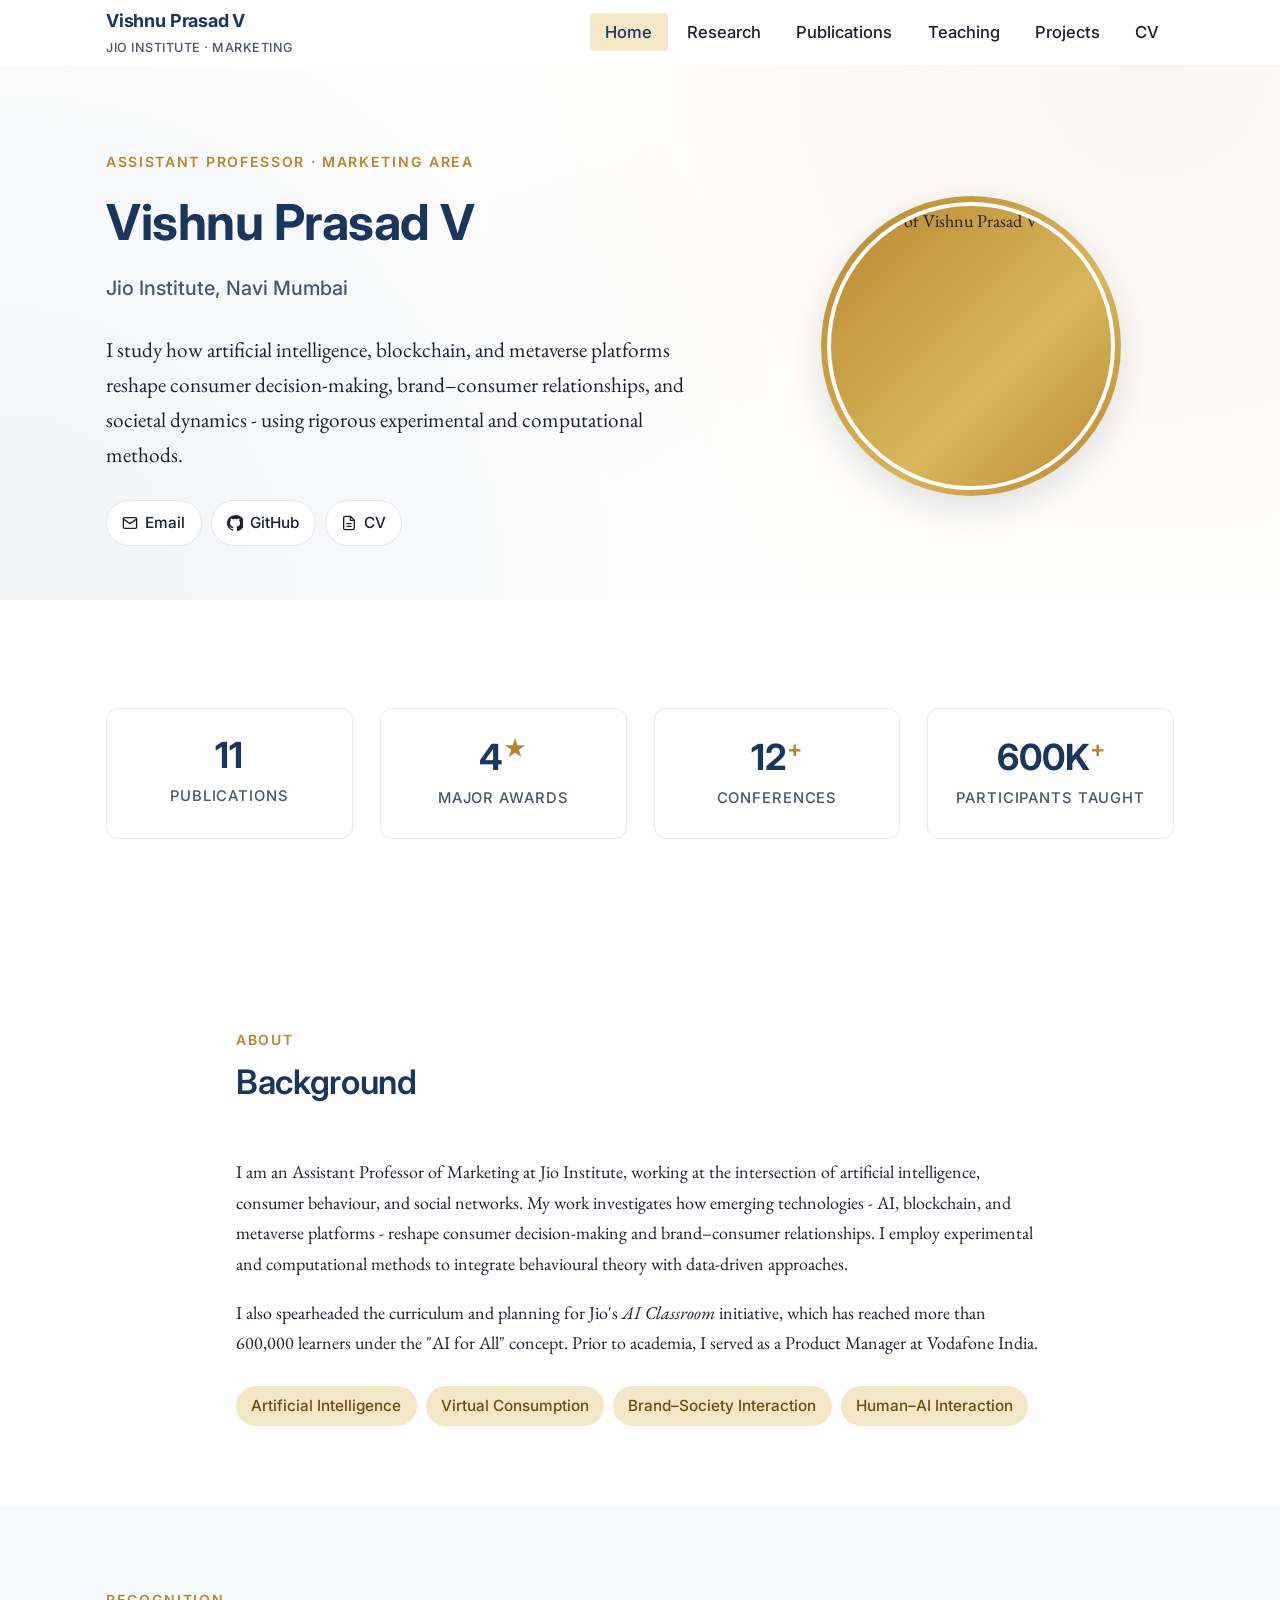
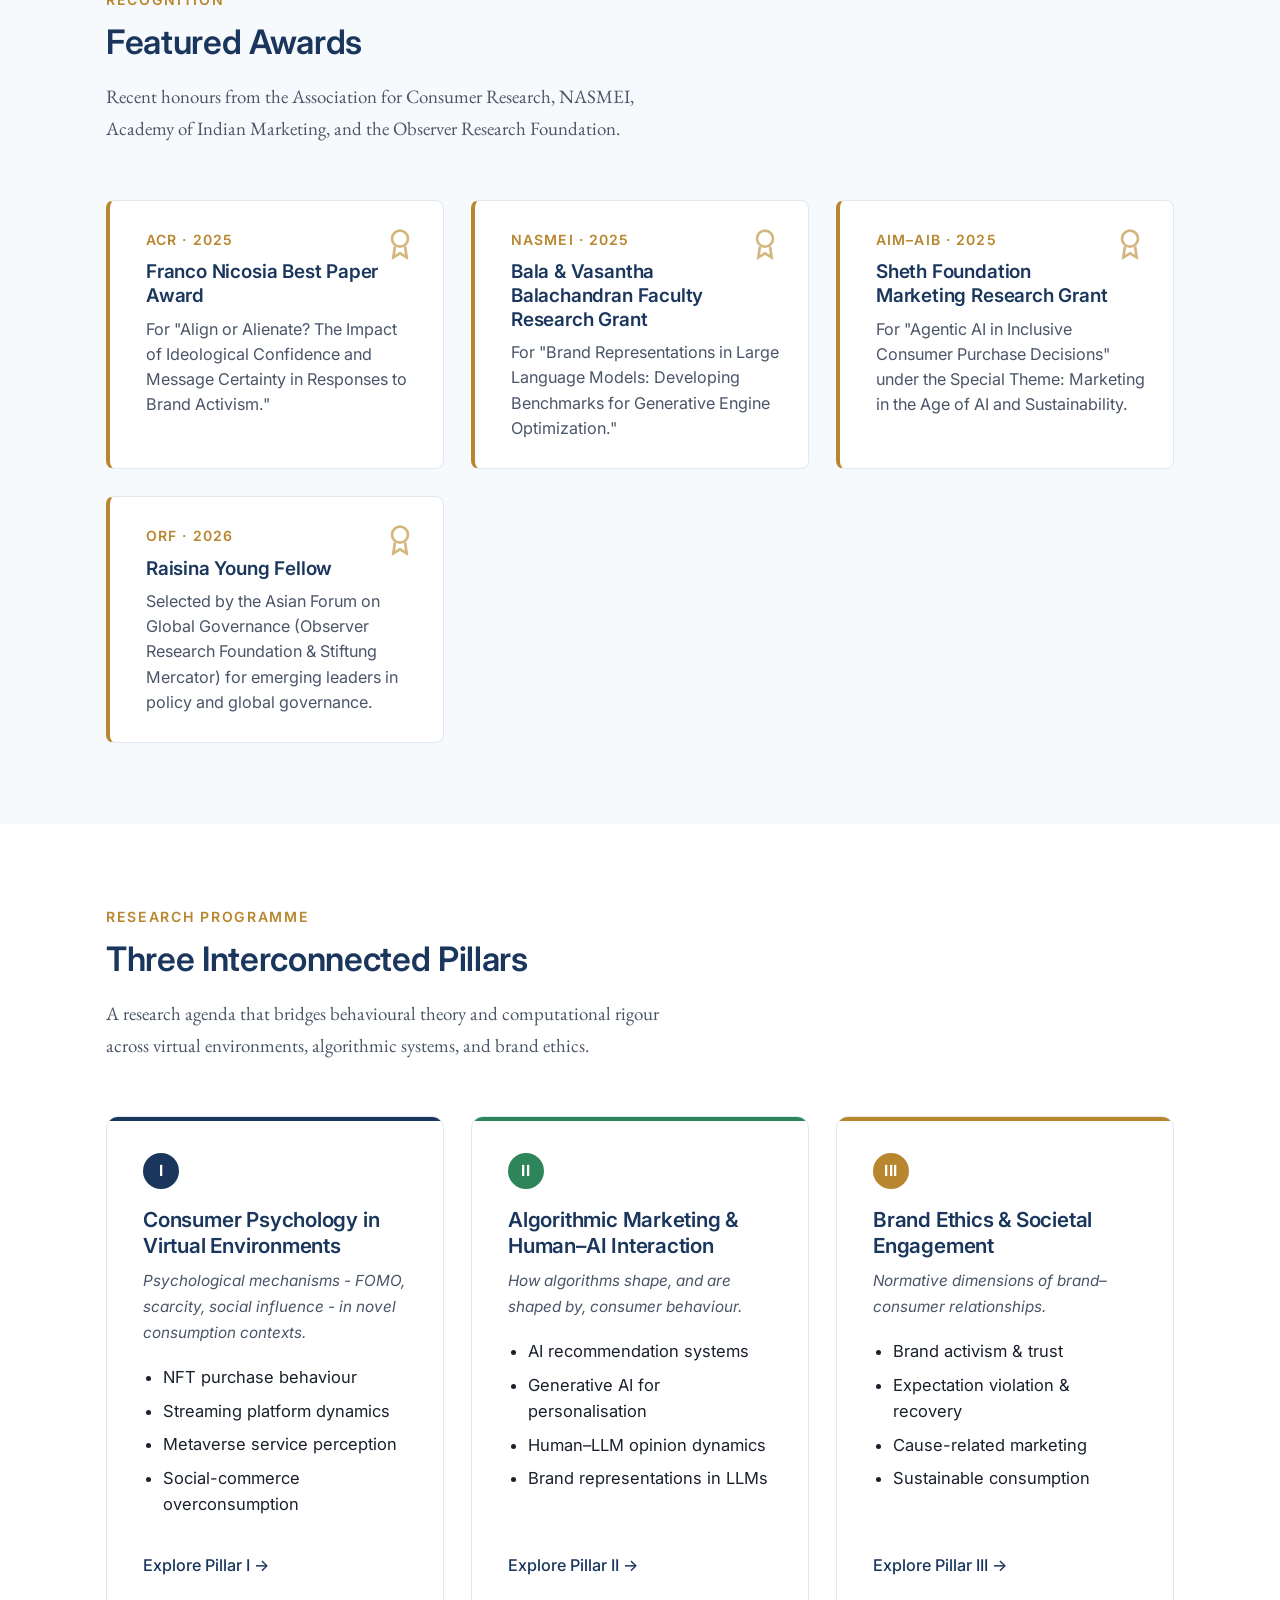
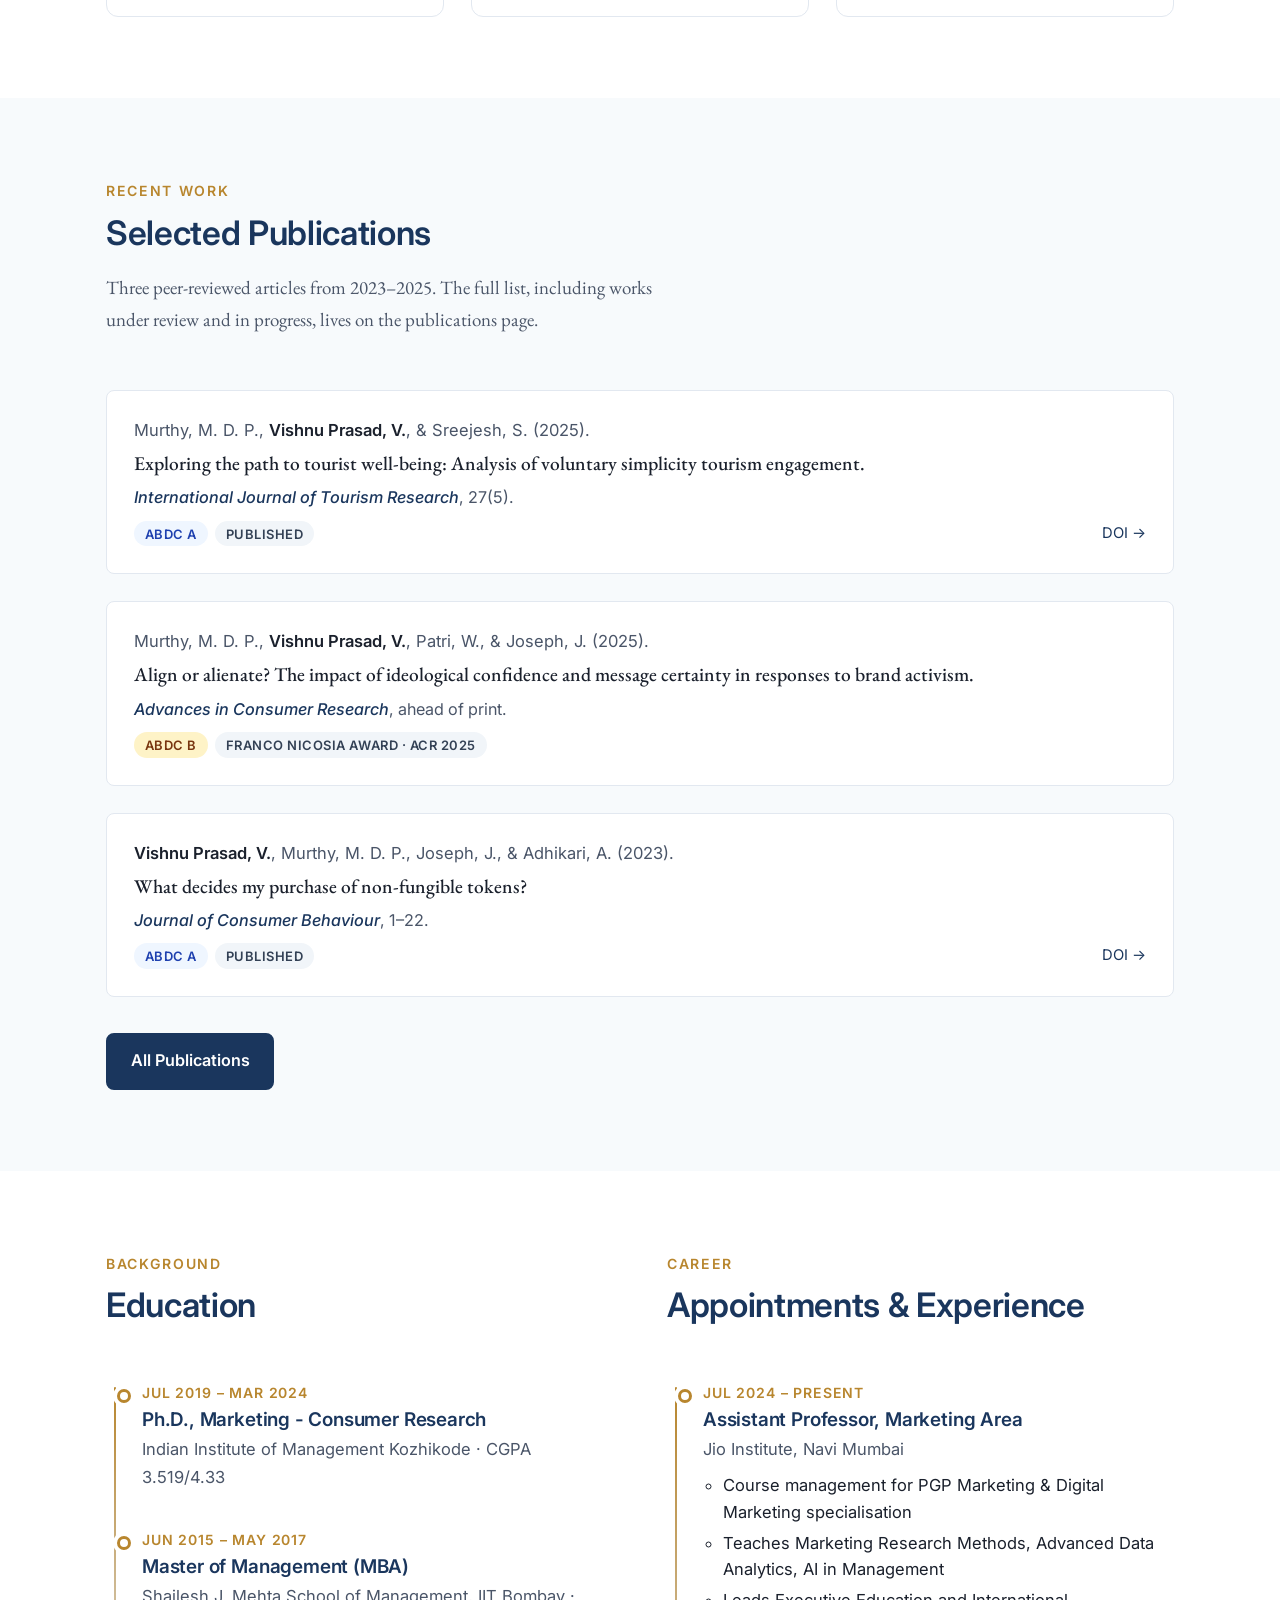
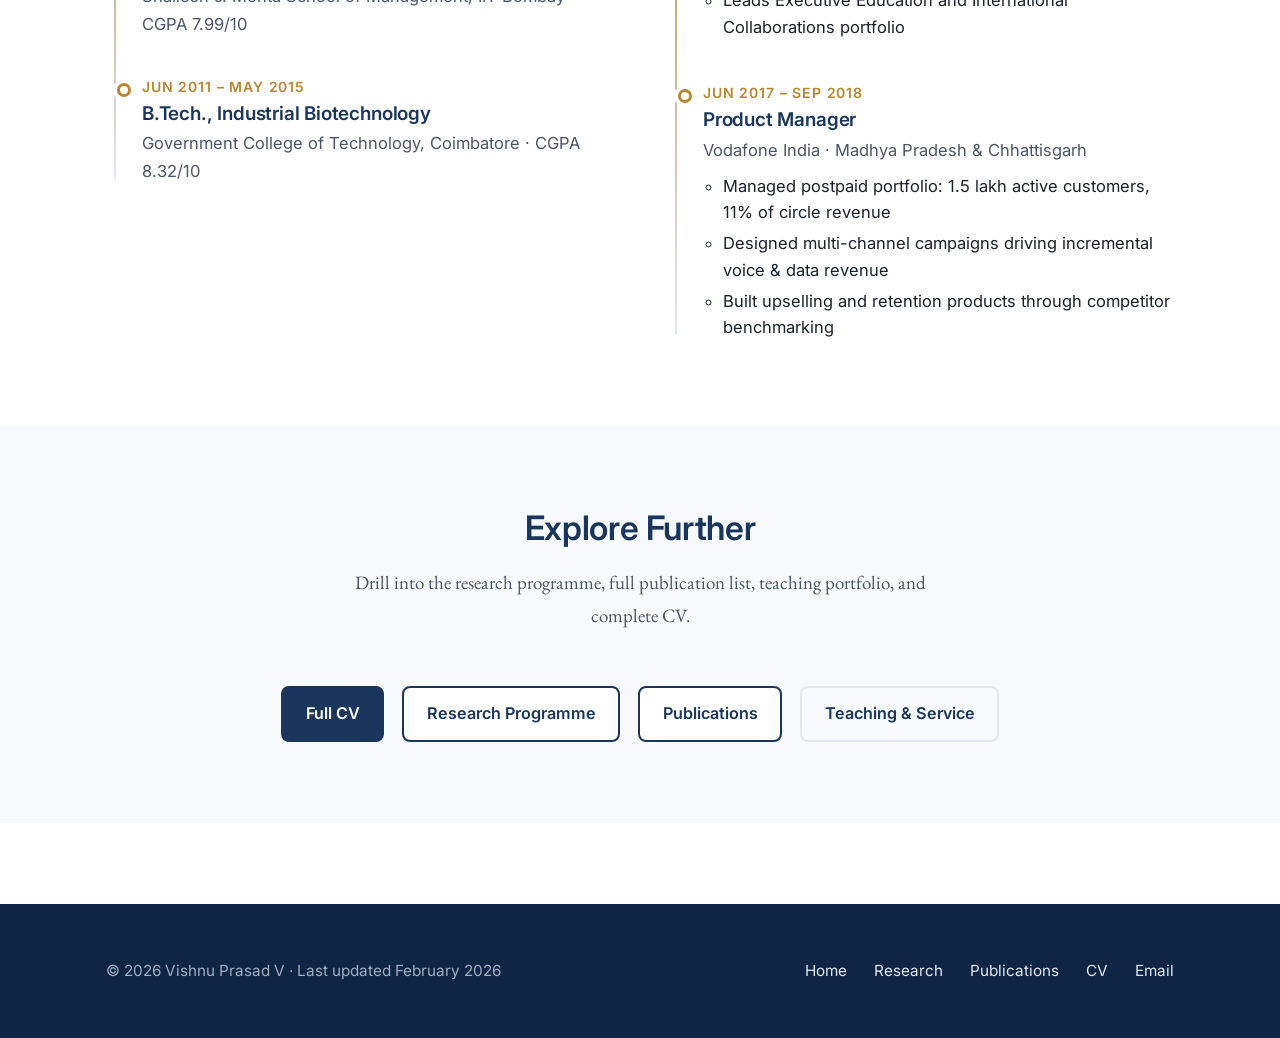
==== commit 6dfbf831: "Replace em dashes with hyphens across site" ====
--- a/index.html
+++ b/index.html
@@ -3,9 +3,9 @@
 <head>
     <meta charset="UTF-8">
     <meta name="viewport" content="width=device-width, initial-scale=1.0">
-    <title>Vishnu Prasad V — Assistant Professor of Marketing, Jio Institute</title>
-    <meta name="description" content="Vishnu Prasad V — Assistant Professor of Marketing at Jio Institute. Research at the intersection of AI, consumer psychology, and brand ethics. Franco Nicosia Best Paper (ACR 2025), NASMEI &amp; Sheth Foundation grants, Raisina Young Fellow.">
-    <meta property="og:title" content="Vishnu Prasad V — Assistant Professor of Marketing, Jio Institute">
+    <title>Vishnu Prasad V - Assistant Professor of Marketing, Jio Institute</title>
+    <meta name="description" content="Vishnu Prasad V - Assistant Professor of Marketing at Jio Institute. Research at the intersection of AI, consumer psychology, and brand ethics. Franco Nicosia Best Paper (ACR 2025), NASMEI &amp; Sheth Foundation grants, Raisina Young Fellow.">
+    <meta property="og:title" content="Vishnu Prasad V - Assistant Professor of Marketing, Jio Institute">
     <meta property="og:description" content="Research at the intersection of AI, consumer psychology, and brand ethics.">
     <meta property="og:type" content="website">
     <link rel="icon" type="image/x-icon" href="favicon.ico">
@@ -47,7 +47,7 @@
                         <p class="hero-title">Jio Institute, Navi Mumbai</p>
                         <p class="hero-lede">
                             I study how artificial intelligence, blockchain, and metaverse platforms reshape
-                            consumer decision-making, brand–consumer relationships, and societal dynamics —
+                            consumer decision-making, brand–consumer relationships, and societal dynamics -
                             using rigorous experimental and computational methods.
                         </p>
                         <ul class="social-links">
@@ -104,7 +104,7 @@
                 <p>
                     I am an Assistant Professor of Marketing at Jio Institute, working at the intersection of
                     artificial intelligence, consumer behaviour, and social networks. My work investigates how
-                    emerging technologies — AI, blockchain, and metaverse platforms — reshape consumer decision-making
+                    emerging technologies - AI, blockchain, and metaverse platforms - reshape consumer decision-making
                     and brand–consumer relationships. I employ experimental and computational methods to integrate
                     behavioural theory with data-driven approaches.
                 </p>
@@ -175,7 +175,7 @@
                     <article class="pillar-card pillar-i">
                         <span class="pillar-num">I</span>
                         <h3>Consumer Psychology in Virtual Environments</h3>
-                        <p class="pillar-focus">Psychological mechanisms — FOMO, scarcity, social influence — in novel consumption contexts.</p>
+                        <p class="pillar-focus">Psychological mechanisms - FOMO, scarcity, social influence - in novel consumption contexts.</p>
                         <ul>
                             <li>NFT purchase behaviour</li>
                             <li>Streaming platform dynamics</li>
@@ -274,7 +274,7 @@
                         <ol class="timeline">
                             <li class="timeline-item">
                                 <p class="timeline-date">Jul 2019 – Mar 2024</p>
-                                <h3 class="timeline-title">Ph.D., Marketing — Consumer Research</h3>
+                                <h3 class="timeline-title">Ph.D., Marketing - Consumer Research</h3>
                                 <p class="timeline-org">Indian Institute of Management Kozhikode · CGPA 3.519/4.33</p>
                             </li>
                             <li class="timeline-item">
--- a/styles.css
+++ b/styles.css
@@ -1,4 +1,4 @@
-/* Dr. Vishnu Prasad V — Academic Website
+/* Dr. Vishnu Prasad V - Academic Website
    Design system: tokens, components, utilities, print
    ===================================================== */
 
